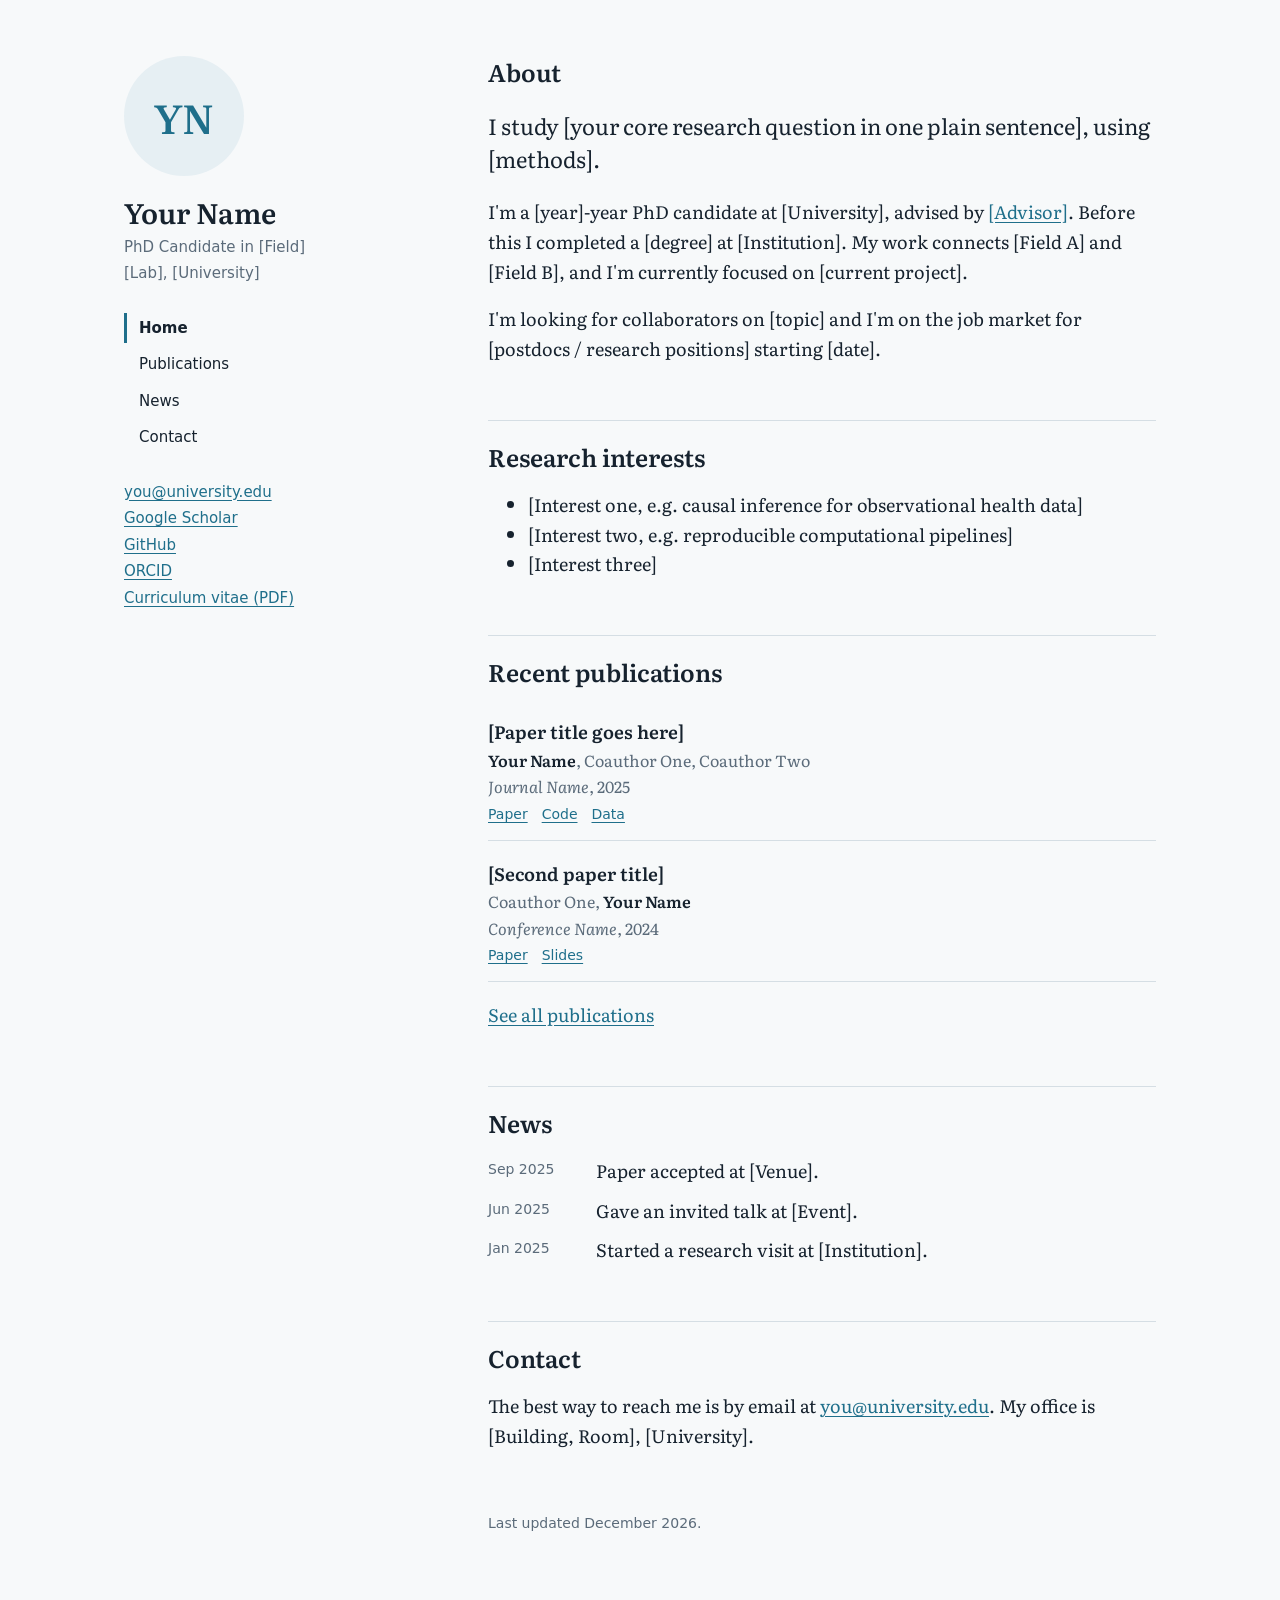
==== index.html @ 58010018 "Add files via upload" ====
<!DOCTYPE html>
<html lang="en">
<head>
<meta charset="utf-8">
<meta name="viewport" content="width=device-width, initial-scale=1">
<title>Your Name, Researcher</title>
<meta name="description" content="Academic homepage of Your Name: research on [your topic].">
<link rel="preconnect" href="https://fonts.googleapis.com">
<link rel="preconnect" href="https://fonts.gstatic.com" crossorigin>
<link href="https://fonts.googleapis.com/css2?family=Literata:opsz,wght@7..72,400;7..72,600&display=swap" rel="stylesheet">
<link rel="stylesheet" href="style.css">
</head>
<body>
<div class="layout">
<aside>
  <div class="avatar" aria-hidden="true">YN</div>
  <!-- To use a photo instead: <div class="avatar"><img src="photo.jpg" alt="Your Name"></div> -->
  <h1>Your Name</h1>
  <p>PhD Candidate in [Field]</p>
  <p>[Lab], [University]</p>
  <nav aria-label="Main">
    <a href="index.html" aria-current="page">Home</a>
    <a href="publications.html">Publications</a>
    <a href="#news">News</a>
    <a href="#contact">Contact</a>
  </nav>
  <ul class="links">
    <li><a href="mailto:you@university.edu">you@university.edu</a></li>
    <li><a href="https://scholar.google.com/citations?user=YOUR_ID">Google Scholar</a></li>
    <li><a href="https://github.com/your-username">GitHub</a></li>
    <li><a href="https://orcid.org/0000-0000-0000-0000">ORCID</a></li>
    <li><a href="cv.pdf">Curriculum vitae (PDF)</a></li>
  </ul>
</aside>

<main>
  <h2 id="about">About</h2>
  <p class="lede">I study [your core research question in one plain sentence], using [methods].</p>
  <p>I'm a [year]-year PhD candidate at [University], advised by <a href="#">[Advisor]</a>. Before this I completed a [degree] at [Institution]. My work connects [Field A] and [Field B], and I'm currently focused on [current project].</p>
  <p>I'm looking for collaborators on [topic] and I'm on the job market for [postdocs / research positions] starting [date].</p>

  <h2 id="interests">Research interests</h2>
  <ul>
    <li>[Interest one, e.g. causal inference for observational health data]</li>
    <li>[Interest two, e.g. reproducible computational pipelines]</li>
    <li>[Interest three]</li>
  </ul>

  <h2 id="recent">Recent publications</h2>
  <ul class="pubs">
    <li>
      <div class="t">[Paper title goes here]</div>
      <div class="a"><span class="me">Your Name</span>, Coauthor One, Coauthor Two</div>
      <div class="v"><em>Journal Name</em>, 2025</div>
      <div class="l"><a href="#">Paper</a><a href="#">Code</a><a href="#">Data</a></div>
    </li>
    <li>
      <div class="t">[Second paper title]</div>
      <div class="a">Coauthor One, <span class="me">Your Name</span></div>
      <div class="v"><em>Conference Name</em>, 2024</div>
      <div class="l"><a href="#">Paper</a><a href="#">Slides</a></div>
    </li>
  </ul>
  <p><a href="publications.html">See all publications</a></p>

  <h2 id="news">News</h2>
  <ul class="news">
    <li><time datetime="2025-09">Sep 2025</time><span>Paper accepted at [Venue].</span></li>
    <li><time datetime="2025-06">Jun 2025</time><span>Gave an invited talk at [Event].</span></li>
    <li><time datetime="2025-01">Jan 2025</time><span>Started a research visit at [Institution].</span></li>
  </ul>

  <h2 id="contact">Contact</h2>
  <p>The best way to reach me is by email at <a href="mailto:you@university.edu">you@university.edu</a>. My office is [Building, Room], [University].</p>

  <footer>Last updated <span id="u"></span>. <script>document.getElementById('u').textContent=new Date(document.lastModified).toLocaleDateString('en',{month:'long',year:'numeric'})</script></footer>
</main>
</div>
</body>
</html>
---- style.css ----
:root{--paper:#F7F9FA;--ink:#16222E;--muted:#5B6B7A;--accent:#1F6F8B;--rule:#D5DEE4;--tint:#E6EFF3}
*{box-sizing:border-box}
html{scroll-behavior:smooth}
body{margin:0;background:var(--paper);color:var(--ink);font:18px/1.65 "Literata",Georgia,serif}
a{color:var(--accent);text-underline-offset:3px}
a:focus-visible,button:focus-visible,input:focus-visible{outline:3px solid var(--accent);outline-offset:2px}
.layout{display:grid;grid-template-columns:300px minmax(0,1fr);max-width:1080px;margin:0 auto;gap:64px;padding:0 24px}
aside{position:sticky;top:0;align-self:start;padding:56px 0;font:15px/1.5 system-ui,-apple-system,"Segoe UI",sans-serif}
.avatar{width:120px;height:120px;border-radius:50%;background:var(--tint);color:var(--accent);display:grid;place-items:center;font:600 40px "Literata",serif;margin-bottom:20px;overflow:hidden}
.avatar img{width:100%;height:100%;object-fit:cover}
aside h1{font:600 28px/1.2 "Literata",serif;margin:0 0 6px}
aside p{margin:0 0 4px;color:var(--muted)}
aside nav{margin:28px 0;display:flex;flex-direction:column;gap:6px}
aside nav a{color:var(--ink);text-decoration:none;padding:4px 0 4px 12px;border-left:3px solid transparent}
aside nav a[aria-current="page"]{border-color:var(--accent);font-weight:600}
aside nav a:hover{border-color:var(--rule)}
.links{list-style:none;padding:0;margin:0;display:grid;gap:4px}
main{padding:56px 0 96px;max-width:680px}
h2{font:600 24px/1.3 "Literata",serif;margin:56px 0 12px;padding-top:20px;border-top:1px solid var(--rule)}
h2:first-child{margin-top:0;border:0;padding:0}
.lede{font-size:22px;line-height:1.5}
.news{list-style:none;padding:0}
.news li{display:grid;grid-template-columns:96px 1fr;gap:12px;margin-bottom:10px}
.news time{color:var(--muted);font:14px/1.9 system-ui,sans-serif}
.pubs{list-style:none;padding:0;margin:0}
.pubs li{padding:18px 0;border-bottom:1px solid var(--rule)}
.pubs .t{font-weight:600}
.pubs .a,.pubs .v{color:var(--muted);font-size:16px}
.pubs .me{color:var(--ink);font-weight:600}
.pubs .l{font:14px system-ui,sans-serif;display:flex;gap:14px;margin-top:6px}
.year{font:600 20px "Literata",serif;margin:36px 0 0;color:var(--accent)}
.tools{display:flex;flex-wrap:wrap;gap:8px;margin:20px 0 8px;font:15px system-ui,sans-serif}
.tools button,.tools input{font:inherit;padding:6px 14px;border:1px solid var(--rule);border-radius:999px;background:#fff;color:var(--ink)}
.tools button{cursor:pointer}
.tools button[aria-pressed="true"]{background:var(--accent);border-color:var(--accent);color:#fff}
.tools input{flex:1;min-width:180px;border-radius:6px}
#count{color:var(--muted);font:14px system-ui,sans-serif}
footer{color:var(--muted);font:14px system-ui,sans-serif;margin-top:64px}
@media(max-width:820px){.layout{grid-template-columns:1fr;gap:0}aside{position:static;padding:32px 0 0}aside nav{flex-direction:row;flex-wrap:wrap;gap:16px;margin:20px 0}aside nav a{border-left:0;border-bottom:3px solid transparent;padding:2px 0}main{padding-top:32px}.news li{grid-template-columns:1fr;gap:0}}
@media(prefers-reduced-motion:reduce){html{scroll-behavior:auto}}
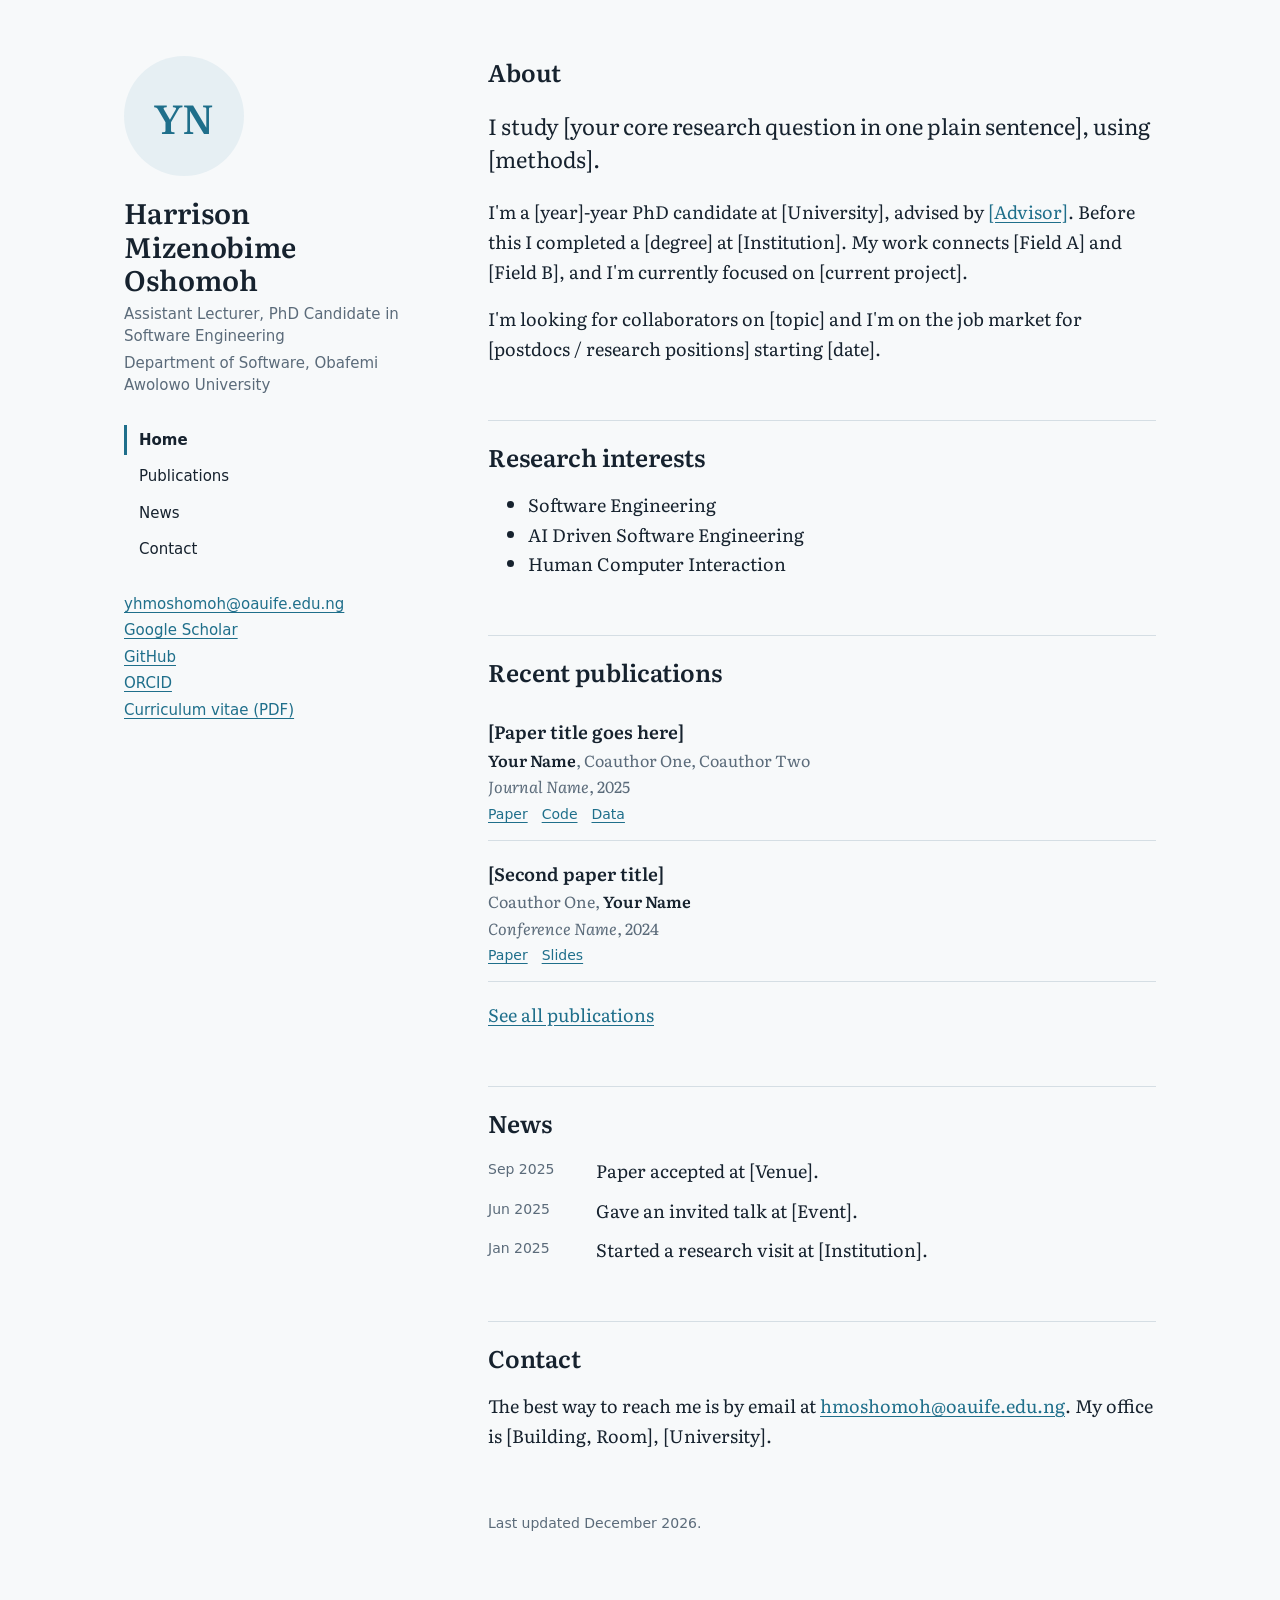
==== commit 09f4d749: "Update index.html" ====
--- a/index.html
+++ b/index.html
@@ -3,7 +3,7 @@
 <head>
 <meta charset="utf-8">
 <meta name="viewport" content="width=device-width, initial-scale=1">
-<title>Your Name, Researcher</title>
+<title>Harrison Oshomoh, PhD Candidate in Software Engineering</title>
 <meta name="description" content="Academic homepage of Your Name: research on [your topic].">
 <link rel="preconnect" href="https://fonts.googleapis.com">
 <link rel="preconnect" href="https://fonts.gstatic.com" crossorigin>
@@ -15,9 +15,9 @@
 <aside>
   <div class="avatar" aria-hidden="true">YN</div>
   <!-- To use a photo instead: <div class="avatar"><img src="photo.jpg" alt="Your Name"></div> -->
-  <h1>Your Name</h1>
-  <p>PhD Candidate in [Field]</p>
-  <p>[Lab], [University]</p>
+  <h1>Harrison Mizenobime Oshomoh</h1>
+  <p>Assistant Lecturer, PhD Candidate in Software Engineering</p>
+  <p>Department of Software, Obafemi Awolowo University</p>
   <nav aria-label="Main">
     <a href="index.html" aria-current="page">Home</a>
     <a href="publications.html">Publications</a>
@@ -25,10 +25,10 @@
     <a href="#contact">Contact</a>
   </nav>
   <ul class="links">
-    <li><a href="mailto:you@university.edu">you@university.edu</a></li>
+    <li><a href="mailto:you@university.edu">yhmoshomoh@oauife.edu.ng</a></li>
     <li><a href="https://scholar.google.com/citations?user=YOUR_ID">Google Scholar</a></li>
-    <li><a href="https://github.com/your-username">GitHub</a></li>
-    <li><a href="https://orcid.org/0000-0000-0000-0000">ORCID</a></li>
+    <li><a href="https://github.com/hmoshomoh">GitHub</a></li>
+    <li><a href="https://orcid.org/0009-0005-7786-5832">ORCID</a></li>
     <li><a href="cv.pdf">Curriculum vitae (PDF)</a></li>
   </ul>
 </aside>
@@ -41,9 +41,9 @@
 
   <h2 id="interests">Research interests</h2>
   <ul>
-    <li>[Interest one, e.g. causal inference for observational health data]</li>
-    <li>[Interest two, e.g. reproducible computational pipelines]</li>
-    <li>[Interest three]</li>
+    <li>Software Engineering</li>
+    <li>AI Driven Software Engineering</li>
+    <li>Human Computer Interaction</li>
   </ul>
 
   <h2 id="recent">Recent publications</h2>
@@ -71,7 +71,7 @@
   </ul>
 
   <h2 id="contact">Contact</h2>
-  <p>The best way to reach me is by email at <a href="mailto:you@university.edu">you@university.edu</a>. My office is [Building, Room], [University].</p>
+  <p>The best way to reach me is by email at <a href="mailto:you@university.edu">hmoshomoh@oauife.edu.ng</a>. My office is [Building, Room], [University].</p>
 
   <footer>Last updated <span id="u"></span>. <script>document.getElementById('u').textContent=new Date(document.lastModified).toLocaleDateString('en',{month:'long',year:'numeric'})</script></footer>
 </main>
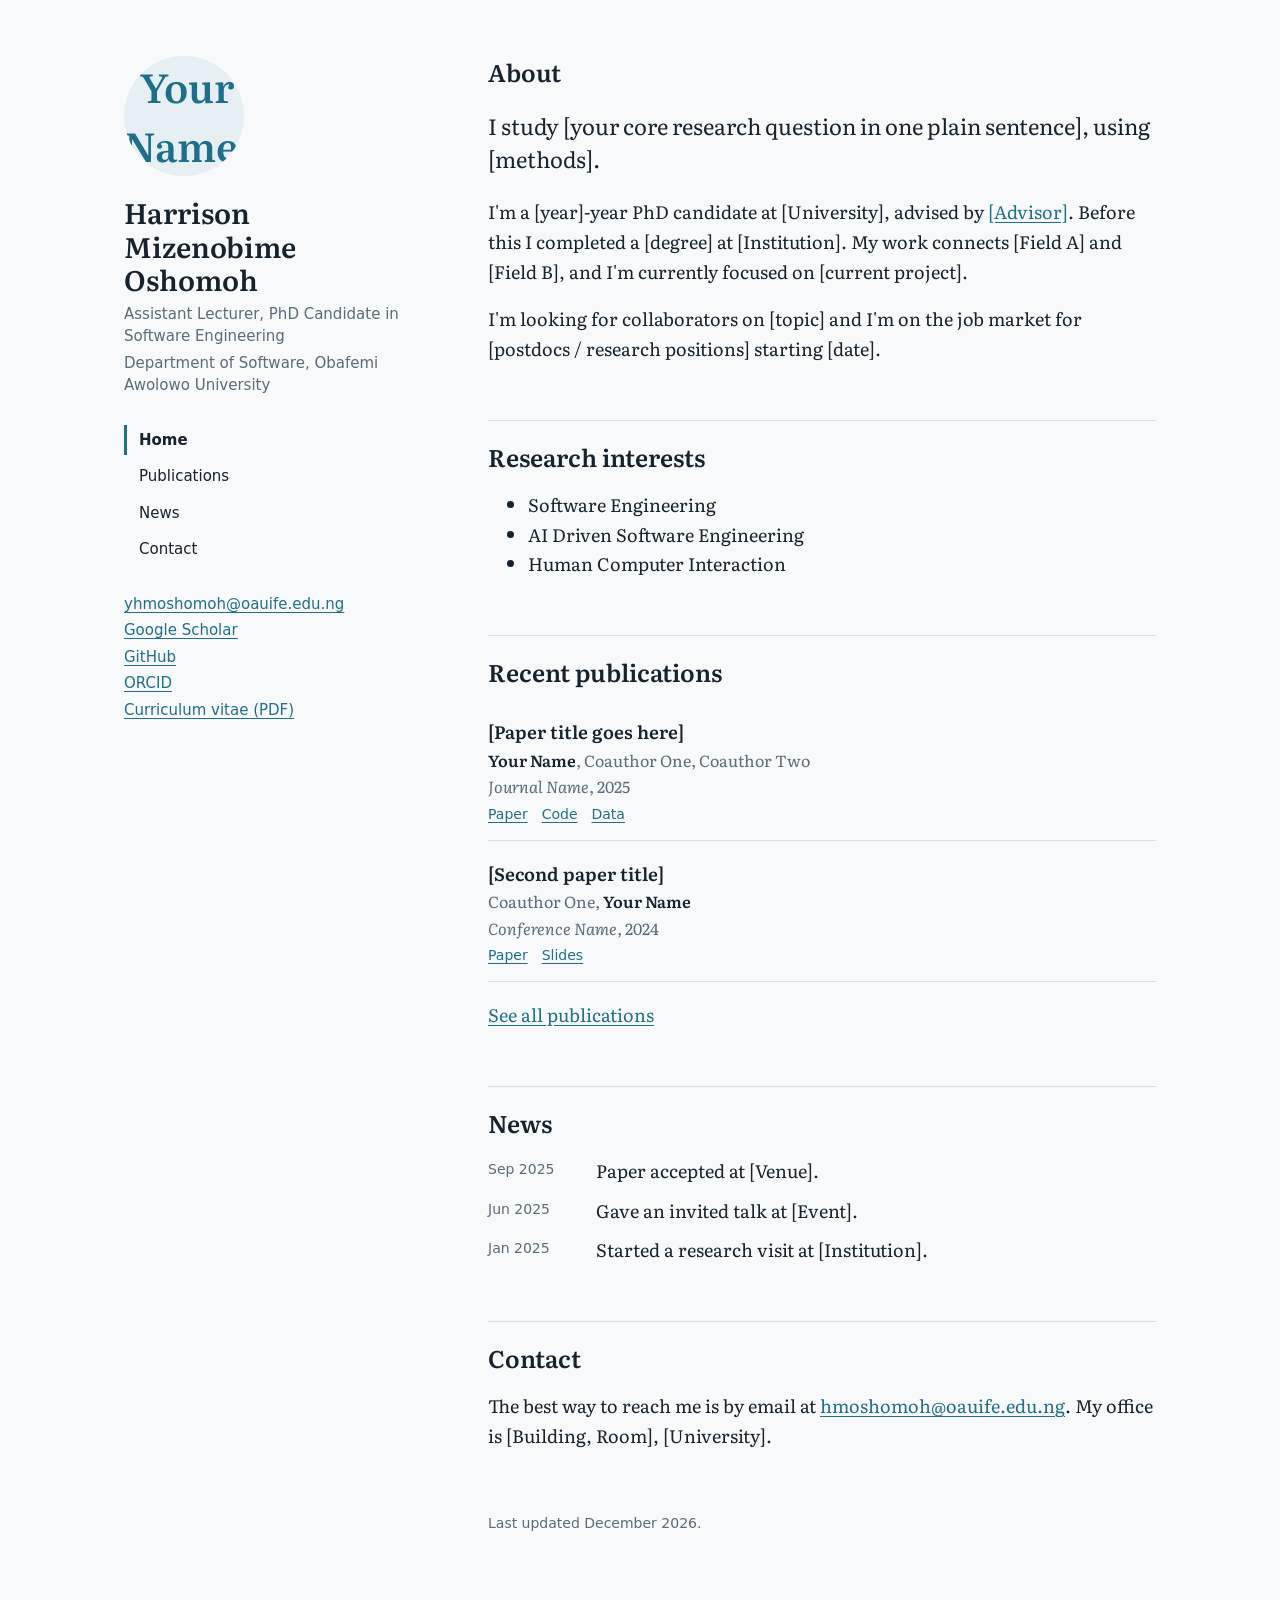
==== commit 7df75639: "Update index.html" ====
--- a/index.html
+++ b/index.html
@@ -13,7 +13,8 @@
 <body>
 <div class="layout">
 <aside>
-  <div class="avatar" aria-hidden="true">YN</div>
+ <!-- <div class="avatar" aria-hidden="true">YN</div>-->
+  <div class="avatar"><img src="photo.jpeg" alt="Your Name"></div>
   <!-- To use a photo instead: <div class="avatar"><img src="photo.jpg" alt="Your Name"></div> -->
   <h1>Harrison Mizenobime Oshomoh</h1>
   <p>Assistant Lecturer, PhD Candidate in Software Engineering</p>
